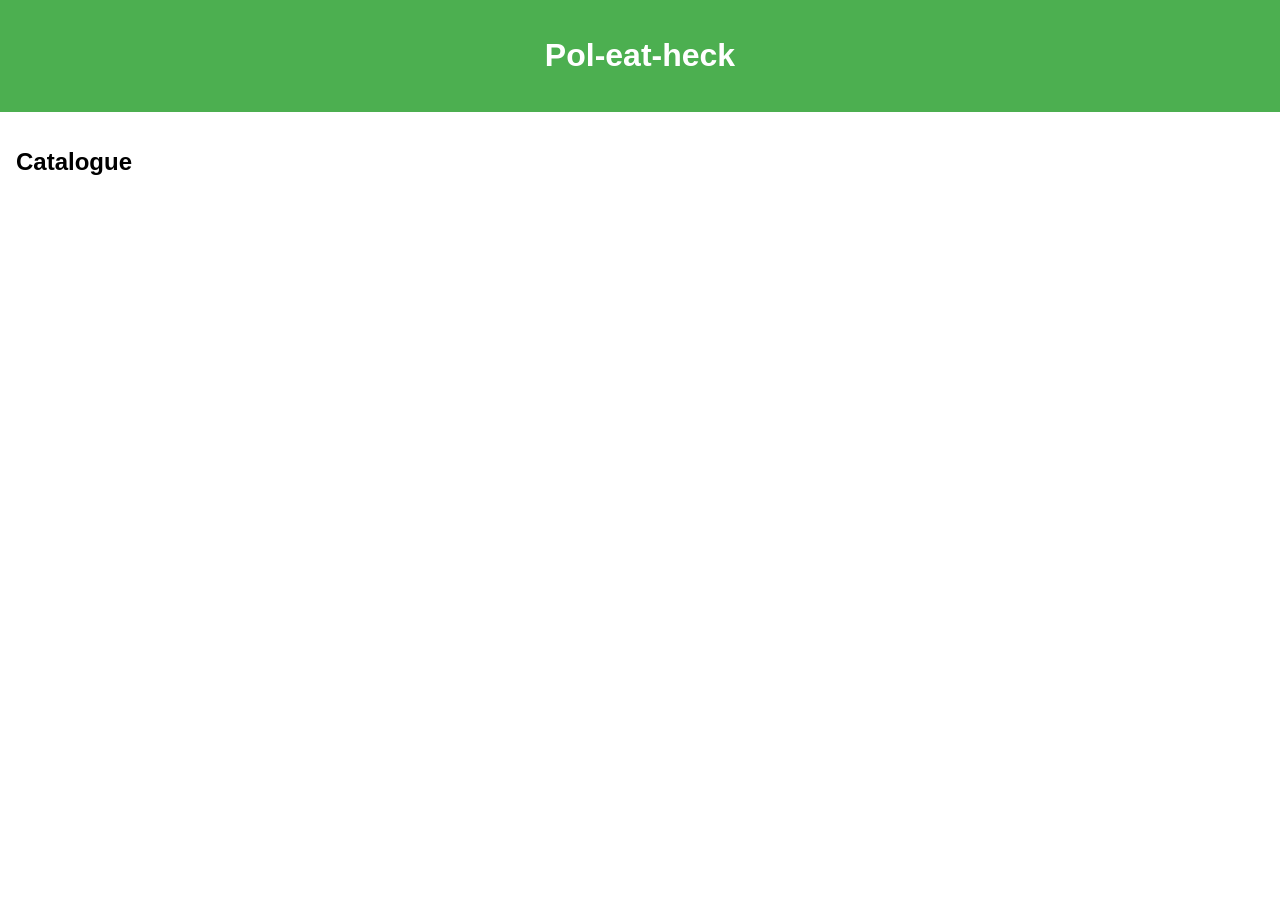
==== index.html @ e54e7e05 ":sparkles: feat(front): créer la structure du front" ====
<!DOCTYPE html>
<html lang="fr">
<head>
    <meta charset="UTF-8">
    <meta name="viewport" content="width=device-width, initial-scale=1.0">
    <title>Pol-eat-heck - Catalogue</title>

    <link rel="stylesheet" href="css/style.css">

    <script src="js/api.js" defer></script>
    <script src="js/auth.js" defer></script>
    <script src="js/pages/index.js" defer></script>
</head>
<body>
    <header>
        <h1>Pol-eat-heck</h1>
    </header>

    <main>
        <h2>Catalogue</h2>
    </main>
</body>
</html>
---- css/style.css ----
body {
    font-family: Arial, sans-serif;
    margin: 0;
    padding: 0;
}

header {
    background-color: #4CAF50;
    color: white;
    padding: 1rem;
    text-align: center;
}

main {
    padding: 1rem;
}
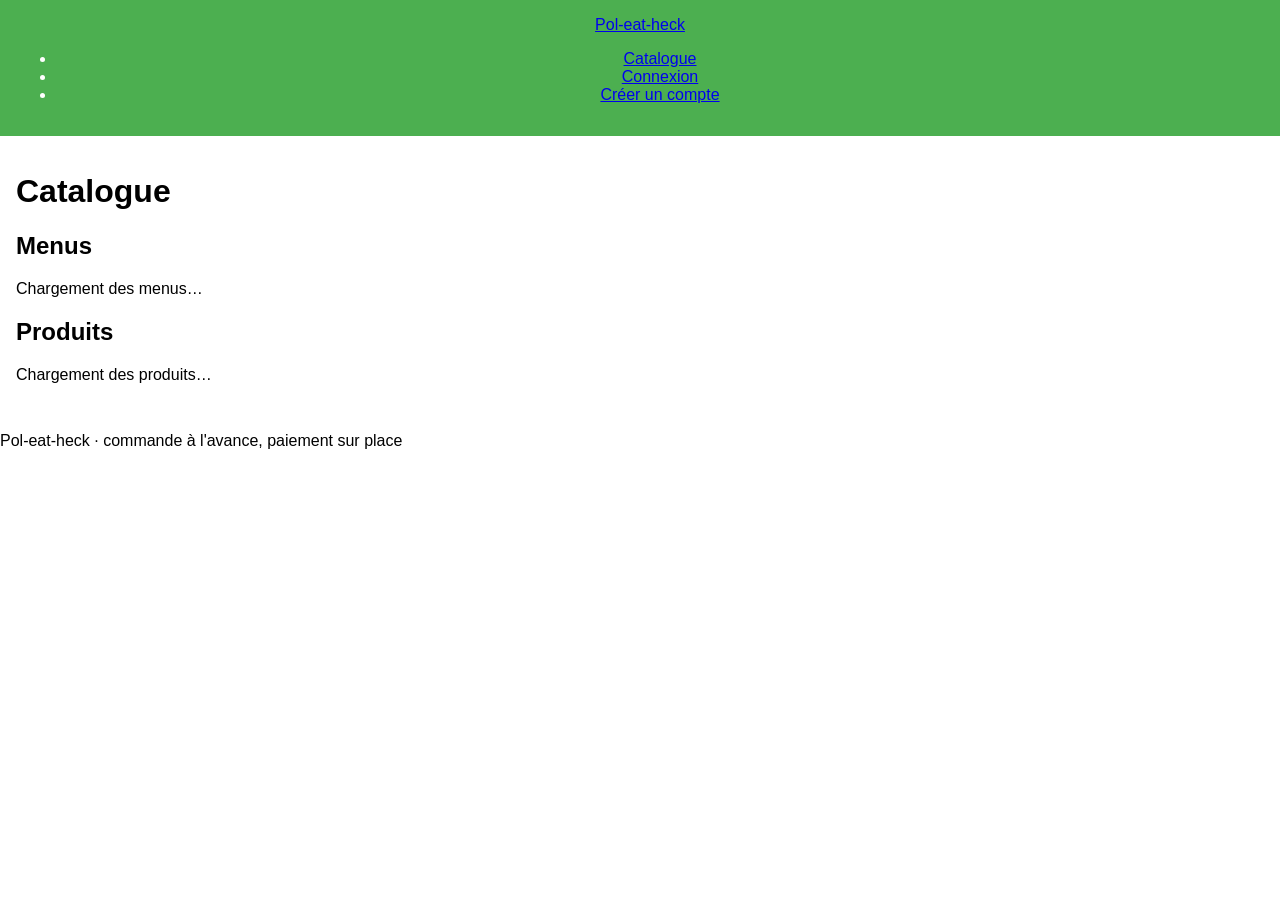
==== commit f58dcd4b: ":sparkles: feat(front): structurer la page catalogue" ====
--- a/index.html
+++ b/index.html
@@ -12,12 +12,53 @@
     <script src="js/pages/index.js" defer></script>
 </head>
 <body>
-    <header>
-        <h1>Pol-eat-heck</h1>
+    <header class="site-header">
+        <a href="index.html" class="logo">Pol-eat-heck</a>
+
+        <nav aria-label="Navigation principale">
+            <ul class="nav-links">
+                <li><a href="index.html" aria-current="page">Catalogue</a></li>
+                <li><a href="login.html">Connexion</a></li>
+                <li><a href="register.html">Créer un compte</a></li>
+            </ul>
+        </nav>
     </header>
 
     <main>
-        <h2>Catalogue</h2>
+        <h1>Catalogue</h1>
+
+        <section aria-labelledby="menus-title">
+            <h2 id="menus-title">Menus</h2>
+            <p id="menus-status" class="status" role="status">Chargement des menus…</p>
+            <ul id="menus-list" class="card-list"></ul>
+        </section>
+
+        <section aria-labelledby="products-title">
+            <h2 id="products-title">Produits</h2>
+            <p id="products-status" class="status" role="status">Chargement des produits…</p>
+            <ul id="products-list" class="card-list"></ul>
+        </section>
     </main>
+
+    <footer class="site-footer">
+        <p>Pol-eat-heck · commande à l'avance, paiement sur place</p>
+    </footer>
+    
+    <template id="menu-card-template">
+        <li class="card">
+            <h3 class="card-title"></h3>
+            <p class="card-price"></p>
+            <p class="card-dates"></p>
+            <ul class="card-products"></ul>
+        </li>
+    </template>
+
+    <template id="product-card-template">
+        <li class="card">
+            <h3 class="card-title"></h3>
+            <p class="card-price"></p>
+            <p class="card-availability"></p>
+        </li>
+    </template>
 </body>
-</html>+</html>
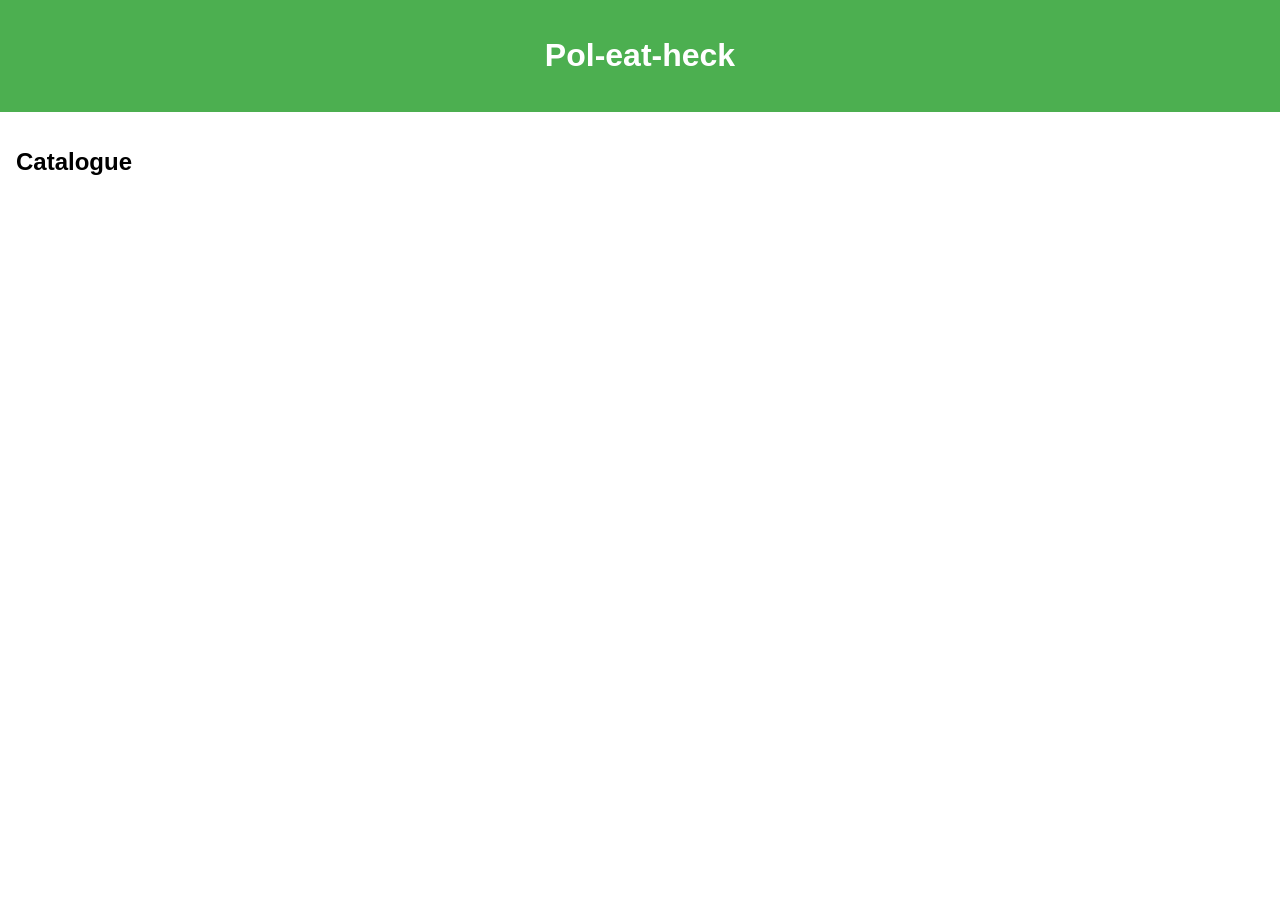
==== commit c61d1a99: "Merge pull request #2 from manouDK/feat/front-structure Feat/front structure" ====
--- a/index.html
+++ b/index.html
@@ -12,53 +12,12 @@
     <script src="js/pages/index.js" defer></script>
 </head>
 <body>
-    <header class="site-header">
-        <a href="index.html" class="logo">Pol-eat-heck</a>
-
-        <nav aria-label="Navigation principale">
-            <ul class="nav-links">
-                <li><a href="index.html" aria-current="page">Catalogue</a></li>
-                <li><a href="login.html">Connexion</a></li>
-                <li><a href="register.html">Créer un compte</a></li>
-            </ul>
-        </nav>
+    <header>
+        <h1>Pol-eat-heck</h1>
     </header>
 
     <main>
-        <h1>Catalogue</h1>
-
-        <section aria-labelledby="menus-title">
-            <h2 id="menus-title">Menus</h2>
-            <p id="menus-status" class="status" role="status">Chargement des menus…</p>
-            <ul id="menus-list" class="card-list"></ul>
-        </section>
-
-        <section aria-labelledby="products-title">
-            <h2 id="products-title">Produits</h2>
-            <p id="products-status" class="status" role="status">Chargement des produits…</p>
-            <ul id="products-list" class="card-list"></ul>
-        </section>
+        <h2>Catalogue</h2>
     </main>
-
-    <footer class="site-footer">
-        <p>Pol-eat-heck · commande à l'avance, paiement sur place</p>
-    </footer>
-    
-    <template id="menu-card-template">
-        <li class="card">
-            <h3 class="card-title"></h3>
-            <p class="card-price"></p>
-            <p class="card-dates"></p>
-            <ul class="card-products"></ul>
-        </li>
-    </template>
-
-    <template id="product-card-template">
-        <li class="card">
-            <h3 class="card-title"></h3>
-            <p class="card-price"></p>
-            <p class="card-availability"></p>
-        </li>
-    </template>
 </body>
-</html>
+</html>
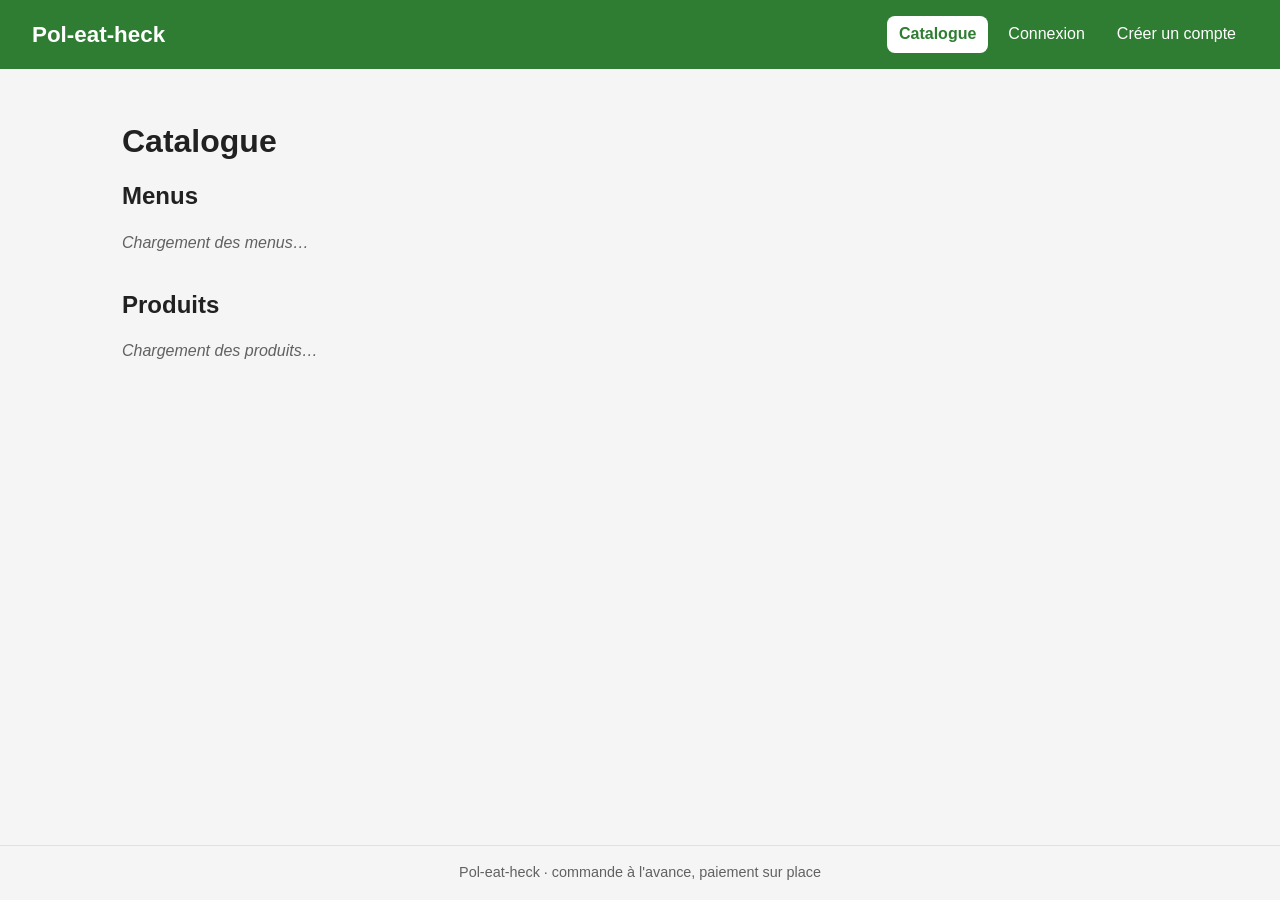
==== commit 08a86583: "Merge pull request #3 from manouDK/feat/front-catalogue Feat/front catalogue" ====
--- a/index.html
+++ b/index.html
@@ -12,12 +12,53 @@
     <script src="js/pages/index.js" defer></script>
 </head>
 <body>
-    <header>
-        <h1>Pol-eat-heck</h1>
+    <header class="site-header">
+        <a href="index.html" class="logo">Pol-eat-heck</a>
+
+        <nav aria-label="Navigation principale">
+            <ul class="nav-links">
+                <li><a href="index.html" aria-current="page">Catalogue</a></li>
+                <li><a href="login.html">Connexion</a></li>
+                <li><a href="register.html">Créer un compte</a></li>
+            </ul>
+        </nav>
     </header>
 
     <main>
-        <h2>Catalogue</h2>
+        <h1>Catalogue</h1>
+
+        <section aria-labelledby="menus-title">
+            <h2 id="menus-title">Menus</h2>
+            <p id="menus-status" class="status" role="status">Chargement des menus…</p>
+            <ul id="menus-list" class="card-list"></ul>
+        </section>
+
+        <section aria-labelledby="products-title">
+            <h2 id="products-title">Produits</h2>
+            <p id="products-status" class="status" role="status">Chargement des produits…</p>
+            <ul id="products-list" class="card-list"></ul>
+        </section>
     </main>
+
+    <footer class="site-footer">
+        <p>Pol-eat-heck · commande à l'avance, paiement sur place</p>
+    </footer>
+    
+    <template id="menu-card-template">
+        <li class="card">
+            <h3 class="card-title"></h3>
+            <p class="card-price"></p>
+            <p class="card-dates"></p>
+            <ul class="card-products"></ul>
+        </li>
+    </template>
+
+    <template id="product-card-template">
+        <li class="card">
+            <h3 class="card-title"></h3>
+            <p class="card-price"></p>
+            <p class="card-availability"></p>
+        </li>
+    </template>
 </body>
-</html>+</html>
--- a/css/style.css
+++ b/css/style.css
@@ -1,16 +1,211 @@
+/* Palette de couleurs */
+:root {
+    --color-primary: #2e7d32;
+    --color-primary-light: #e8f5e9;
+    --color-text: #212121;
+    --color-muted: #616161;
+    --color-background: #f5f5f5;
+    --color-surface: #ffffff;
+    --color-border: #e0e0e0;
+    --color-error: #c62828;
+    --color-error-light: #ffebee;
+
+    --space: 1rem;
+    --radius: 8px;
+}
+
+/* Réinitialisation des styles */
+*,
+*::before,
+*::after {
+    box-sizing: border-box;
+}
+
+/* Styles globaux */
 body {
+    margin: 0;
     font-family: Arial, sans-serif;
+    line-height: 1.5;
+    color: var(--color-text);
+    background-color: var(--color-background);
+
+    display: flex;
+    flex-direction: column;
+    min-height: 100vh;
+}
+
+/* Styles spécifiques */
+main {
+    flex: 1; /* prend toute la hauteur restante entre l'en-tête et le pied de page */
+    width: 100%;
+    max-width: 1100px; /* évite des lignes trop longues sur grand écran */
+    margin: 0 auto;
+    padding: var(--space);
+}
+
+/* Titres */
+h1,
+h2,
+h3 {
+    line-height: 1.2;
+}
+
+/* En-tête */
+.site-header {
+    display: flex;
+    flex-wrap: wrap; 
+    align-items: center;
+    justify-content: space-between;
+    gap: calc(var(--space) / 2);
+    padding: var(--space);
+    background-color: var(--color-primary);
+    color: #ffffff;
+}
+
+/* Logo */
+.logo {
+    font-size: 1.4rem;
+    font-weight: bold;
+    color: inherit;
+    text-decoration: none;
+}
+
+/* Liens de navigation */
+.nav-links {
+    display: flex;
+    flex-wrap: wrap;
+    gap: calc(var(--space) / 2);
     margin: 0;
     padding: 0;
-}
-
-header {
-    background-color: #4CAF50;
-    color: white;
-    padding: 1rem;
+    list-style: none;
+}
+
+/* Liens de navigation */
+.nav-links a {
+    display: block;
+    padding: 0.4rem 0.75rem; /* zone cliquable assez grande pour un doigt */
+    border-radius: var(--radius);
+    color: #ffffff;
+    text-decoration: none;
+}
+
+/* État des liens de navigation */
+.nav-links a:hover,
+.nav-links a:focus-visible {
+    background-color: rgba(255, 255, 255, 0.2);
+}
+
+/* La page courante est repérée par l'attribut ARIA déjà présent dans le HTML */
+.nav-links a[aria-current="page"] {
+    background-color: #ffffff;
+    color: var(--color-primary);
+    font-weight: bold;
+}
+
+/* Messages d'état (chargement, erreur, vide) */
+.status {
+    color: var(--color-muted);
+    font-style: italic;
+}
+
+/* Classe ajoutée par le JS quand l'appel échoue */
+.status.is-error {
+    padding: 0.75rem var(--space);
+    border-left: 4px solid var(--color-error);
+    background-color: var(--color-error-light);
+    color: var(--color-error);
+    font-style: normal;
+}
+
+/* Masque le message quand il n'y a plus rien à dire (résultat affiché) */
+.status:empty {
+    display: none;
+}
+
+/* Cartes (menus et produits) */
+
+/* Grille : autant de colonnes de 220px minimum que l'écran le permet, sans media query */
+.card-list {
+    display: grid;
+    grid-template-columns: repeat(auto-fill, minmax(220px, 1fr));
+    gap: var(--space);
+    margin: 0;
+    padding: 0;
+    list-style: none;
+}
+
+.card {
+    display: flex;
+    flex-direction: column;
+    gap: 0.25rem;
+    padding: var(--space);
+    border: 1px solid var(--color-border);
+    border-radius: var(--radius);
+    background-color: var(--color-surface);
+}
+
+/* Les marges par défaut des titres et paragraphes sont remplacées par le gap de la carte */
+.card h3,
+.card p {
+    margin: 0;
+}
+
+.card-title {
+    font-size: 1.1rem;
+}
+
+.card-price {
+    font-size: 1.2rem;
+    font-weight: bold;
+    color: var(--color-primary);
+}
+
+.card-dates {
+    font-size: 0.9rem;
+    color: var(--color-muted);
+}
+
+.card-products {
+    margin: 0.25rem 0 0;
+    padding-left: 1.25rem;
+    font-size: 0.9rem;
+}
+
+/* Badge de disponibilité : vert par défaut, rouge si le JS ajoute .is-unavailable */
+.card-availability {
+    align-self: flex-start; 
+    padding: 0.1rem 0.6rem;
+    border-radius: 999px;
+    font-size: 0.85rem;
+    background-color: var(--color-primary-light);
+    color: var(--color-primary);
+}
+
+.card-availability.is-unavailable {
+    background-color: var(--color-error-light);
+    color: var(--color-error);
+}
+
+/* Pied de page */
+.site-footer {
+    padding: var(--space);
     text-align: center;
-}
-
-main {
-    padding: 1rem;
-}+    font-size: 0.9rem;
+    color: var(--color-muted);
+    border-top: 1px solid var(--color-border);
+}
+
+.site-footer p {
+    margin: 0;
+}
+
+/* Écrans larges (tablette, ordinateur) */
+@media (min-width: 640px) {
+    main {
+        padding: calc(var(--space) * 2);
+    }
+
+    .site-header {
+        padding: var(--space) calc(var(--space) * 2);
+    }
+}
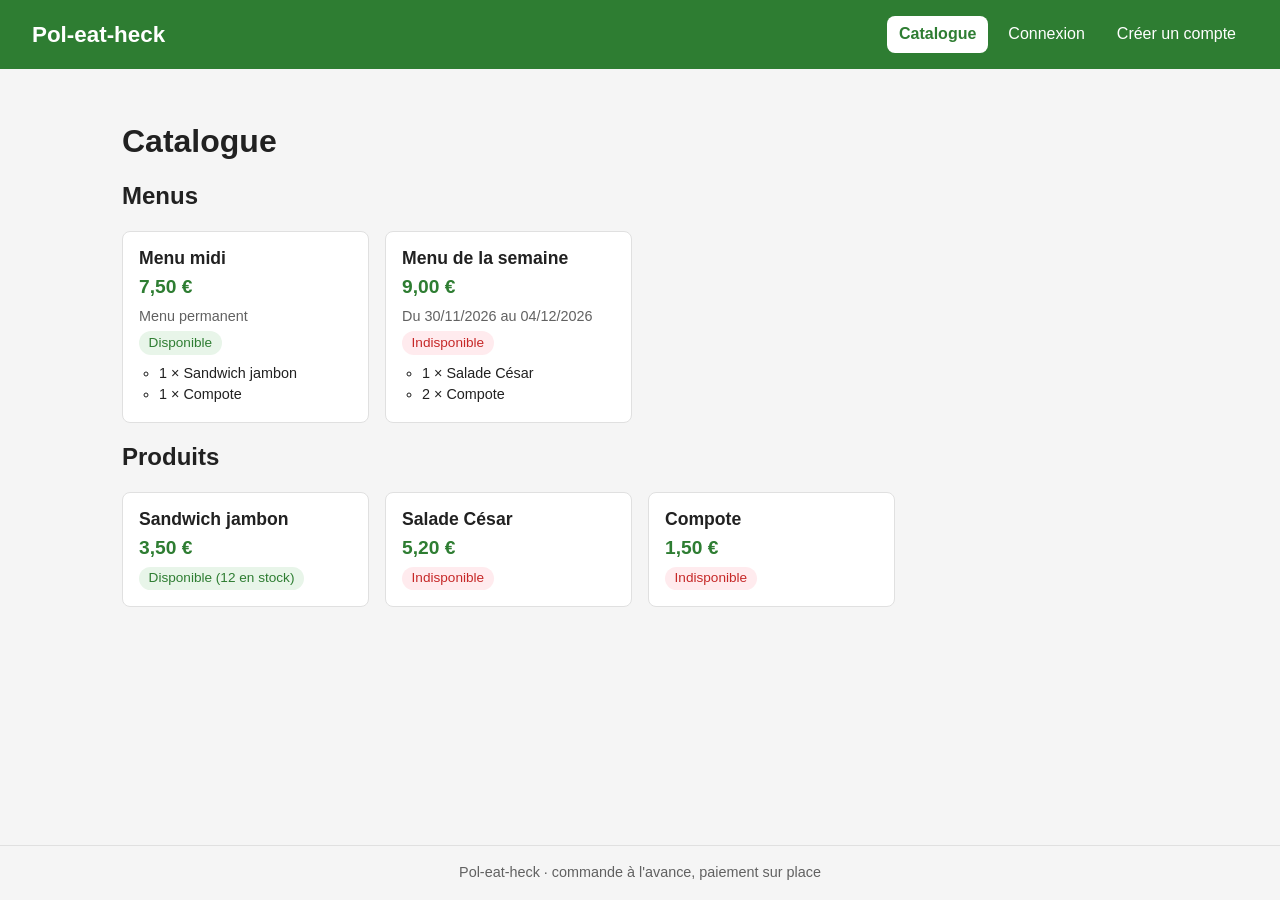
==== commit 3e256855: ":sparkles: feat(front): afficher les menus et produits du catalogue" ====
--- a/index.html
+++ b/index.html
@@ -49,6 +49,7 @@
             <h3 class="card-title"></h3>
             <p class="card-price"></p>
             <p class="card-dates"></p>
+            <p class="card-availability"></p>
             <ul class="card-products"></ul>
         </li>
     </template>
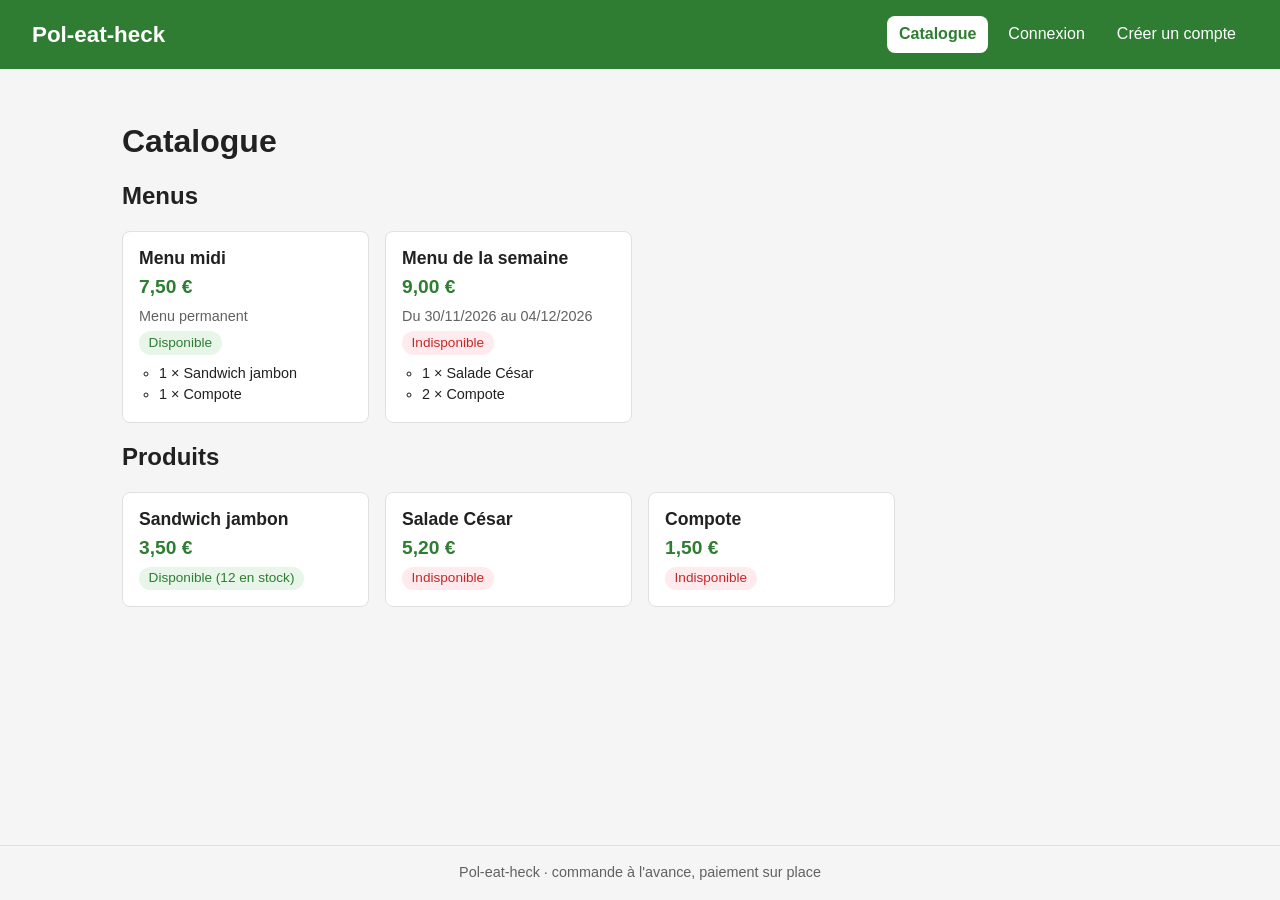
==== commit 4ed0289e: ":sparkles: feat(front): adapter le menu selon le rôle Refs #5" ====
--- a/index.html
+++ b/index.html
@@ -14,12 +14,19 @@
 <body>
     <header class="site-header">
         <a href="index.html" class="logo">Pol-eat-heck</a>
-
         <nav aria-label="Navigation principale">
             <ul class="nav-links">
                 <li><a href="index.html" aria-current="page">Catalogue</a></li>
-                <li><a href="login.html">Connexion</a></li>
-                <li><a href="register.html">Créer un compte</a></li>
+                <li data-role="guest"><a href="login.html">Connexion</a></li>
+                <li data-role="guest"><a href="register.html">Créer un compte</a></li>
+                <li data-role="logged" hidden><a href="order.html">Commander</a></li>
+                <li data-role="logged" hidden><a href="my-orders.html">Mes commandes</a></li>
+                <li data-role="logged" hidden><a href="account.html">Mon compte</a></li>
+                <li data-role="admin" hidden><a href="admin-products.html">Produits</a></li>
+                <li data-role="admin" hidden><a href="admin-menus.html">Menus</a></li>
+                <li data-role="admin" hidden><a href="admin-closures.html">Fermetures</a></li>
+                <li data-role="admin" hidden><a href="admin-users.html">Comptes</a></li>
+                <li data-role="logged" hidden><button type="button" id="logout-button" class="nav-button">Déconnexion</button></li>
             </ul>
         </nav>
     </header>
--- a/css/style.css
+++ b/css/style.css
@@ -209,3 +209,70 @@
         padding: var(--space) calc(var(--space) * 2);
     }
 }
+
+/* Bouton de déconnexion : même apparence que les liens du menu */
+.nav-button {
+    padding: 0.4rem 0.75rem;
+    border: 1px solid #ffffff;
+    border-radius: var(--radius);
+    background-color: transparent;
+    color: #ffffff;
+    font: inherit;
+    cursor: pointer;
+}
+
+.nav-button:hover,
+.nav-button:focus-visible {
+    background-color: rgba(255, 255, 255, 0.2);
+}
+
+/* Formulaires */
+.form {
+    display: flex;
+    flex-direction: column;
+    gap: var(--space);
+    max-width: 380px; /* un formulaire trop large est pénible à lire */
+    padding: var(--space);
+    border: 1px solid var(--color-border);
+    border-radius: var(--radius);
+    background-color: var(--color-surface);
+}
+
+.form-field {
+    display: flex;
+    flex-direction: column;
+    gap: 0.25rem;
+}
+
+.form-field label {
+    font-weight: bold;
+}
+
+.form-field input {
+    padding: 0.5rem;
+    border: 1px solid var(--color-border);
+    border-radius: var(--radius);
+    font: inherit;
+}
+
+.form-field input:focus-visible {
+    outline: 2px solid var(--color-primary);
+    outline-offset: 1px;
+}
+
+.button {
+    padding: 0.6rem 1rem;
+    border: none;
+    border-radius: var(--radius);
+    background-color: var(--color-primary);
+    color: #ffffff;
+    font: inherit;
+    font-weight: bold;
+    cursor: pointer;
+}
+
+/* Bouton désactivé pendant l'envoi : évite un double clic */
+.button:disabled {
+    opacity: 0.6;
+    cursor: wait;
+}
